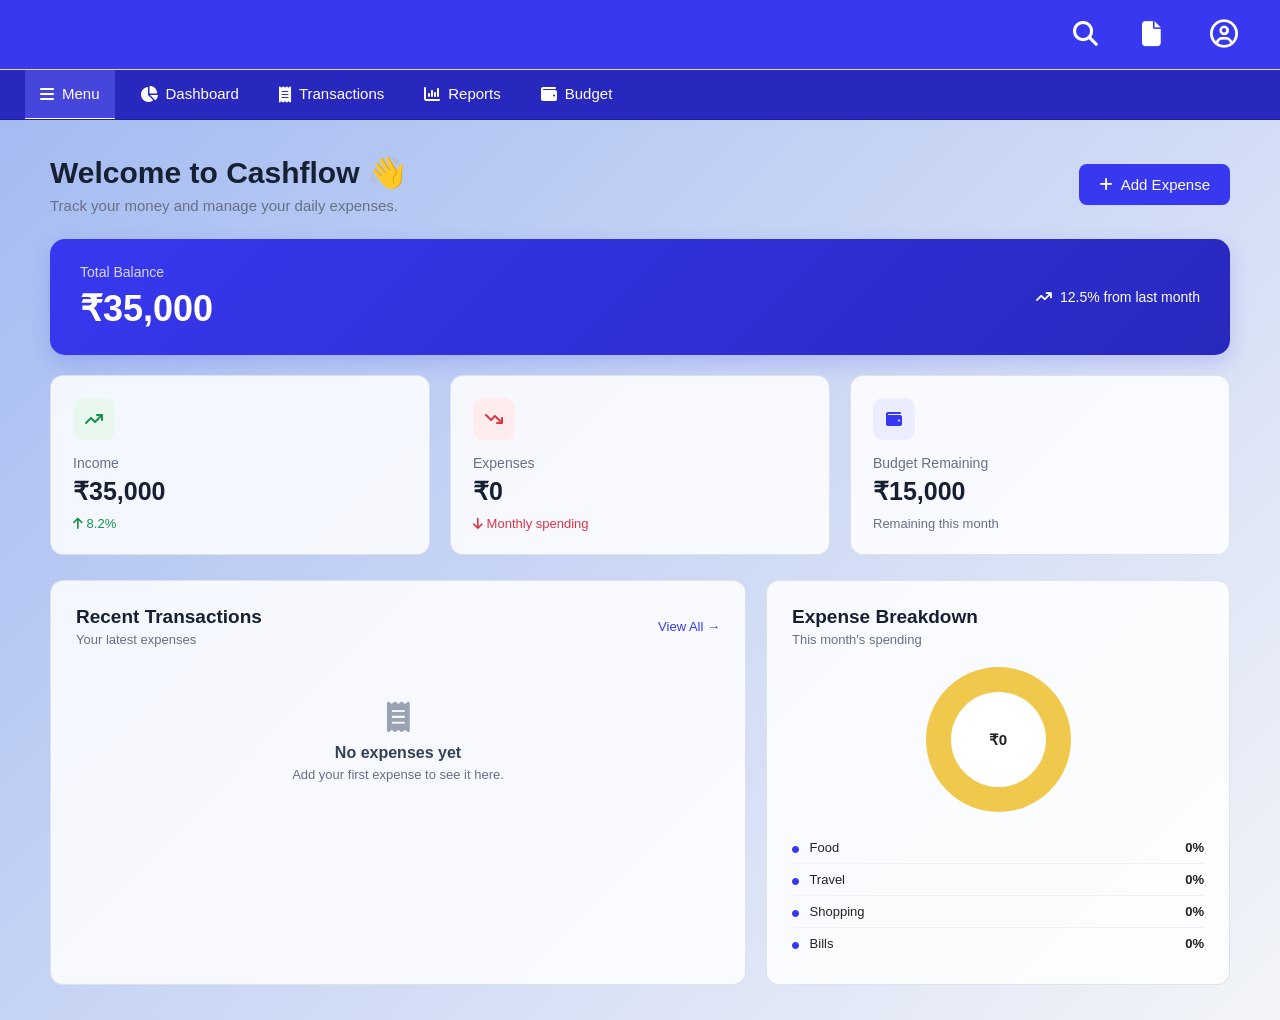
==== index.html @ 582974bf "Update CashFlow website features" ====
<!DOCTYPE html>
<html lang="en">

<head>
    <meta charset="UTF-8">
    <meta name="viewport" content="width=device-width, initial-scale=1.0">

    <title>Cashflow - Expense Tracker</title>

    <!-- Font Awesome -->
    <link rel="stylesheet"
        href="https://cdnjs.cloudflare.com/ajax/libs/font-awesome/6.7.2/css/all.min.css">

    <!-- CSS -->
    <link rel="stylesheet" href="style.css">
</head>

<body>

    <!-- ================= HEADER ================= -->

    <header>

        <!-- Main Navbar -->

        <div class="navbar">

            <div class="navlogo">
                <div class="logo"></div>
            </div>

   <div
    class="search"
    id="search-btn"
    title="Search"
    onclick="searchCashFlow()">

    <i class="fa-solid fa-magnifying-glass"></i>

</div>

<div class="file" id="file-btn" title="Documents">
    <i class="fa-solid fa-file"></i>
</div>
<div id="search-box" class="search-box">
    <i class="fa-solid fa-magnifying-glass"></i>

    <input
        type="text"
        id="transaction-search"
        placeholder="Search expenses..."
        autocomplete="off">

    <button id="close-search" type="button">
        <i class="fa-solid fa-xmark"></i>
    </button>
</div>

            <div class="profile" title="Profile">

    <button id="profile-btn" class="profile-btn">
        <i class="fa-regular fa-circle-user"></i>
    </button>

    <div id="profile-menu" class="profile-menu">

        <div class="profile-header">
            <i class="fa-regular fa-circle-user"></i>

            <div>
                <strong>User</strong>
                <span id="profile-email">user@gmail.com</span>
            </div>
        </div>

        <hr>

       <div class="profile-option" id="my-profile-btn">
    <i class="fa-regular fa-user"></i>
    <span>My Profile</span>
</div> 

        <div class="profile-option" id="settings-btn">
    <i class="fa-solid fa-gear"></i>
    <span>Settings</span>
</div>

        <div class="profile-option">
            <i class="fa-solid fa-shield-halved"></i>
            <span>Privacy & Security</span>
        </div>

        <div class="profile-option logout-option" id="logout-btn">
            <i class="fa-solid fa-right-from-bracket"></i>
            <span>Logout</span>
        </div>

    </div>

</div>

        </div>


        <!-- Secondary Panel -->

        <div class="panel">

            <div class="panel-item active">
                <i class="fa-solid fa-bars"></i>
                <span>Menu</span>
            </div>

            <div class="panel-item">
                <i class="fa-solid fa-chart-pie"></i>
                <span>Dashboard</span>
            </div>

            <div class="panel-item">
                <i class="fa-solid fa-receipt"></i>
                <span>Transactions</span>
            </div>

            <div class="panel-item">
                <i class="fa-solid fa-chart-column"></i>
                <span>Reports</span>
            </div>

            <div class="panel-item">
                <i class="fa-solid fa-wallet"></i>
                <span>Budget</span>
            </div>

        </div>

    </header>


    <!-- ================= MAIN CONTENT ================= -->

    <main class="main-content">

        <!-- Welcome -->

        <section class="welcome-section">

            <div class="welcome-text">

                <h1>Welcome to Cashflow 👋</h1>

                <p>
                    Track your money and manage your daily expenses.
                </p>

            </div>

            <label for="expense-toggle" class="add-expense">

                <i class="fa-solid fa-plus"></i>

                Add Expense

            </label>

        </section>


        <!-- ================= TOTAL BALANCE ================= -->

        <section class="balance-card">

            <div class="balance-info">

                <p>Total Balance</p>

                <h2 id="total-balance">₹35,000</h2>

            </div>

            <div class="balance-change">

                <i class="fa-solid fa-arrow-trend-up"></i>

                <span>12.5% from last month</span>

            </div>

        </section>


        <!-- ================= SUMMARY CARDS ================= -->

        <section class="summary-container">

            <!-- Income -->

            <div class="summary-card">

                <div class="summary-top">

                    <div class="card-icon income-icon">

                        <i class="fa-solid fa-arrow-trend-up"></i>

                    </div>

                </div>

                <p>Income</p>

                <h2 id="total-income">₹35,000</h2>

                <span class="positive">

                    <i class="fa-solid fa-arrow-up"></i>

                    8.2%

                </span>

            </div>


            <!-- Expenses -->

            <div class="summary-card">

                <div class="summary-top">

                    <div class="card-icon expense-icon">

                        <i class="fa-solid fa-arrow-trend-down"></i>

                    </div>

                </div>

                <p>Expenses</p>

                <h2 id="total-expenses">₹0</h2>

                <span class="negative">

                    <i class="fa-solid fa-arrow-down"></i>

                    Monthly spending

                </span>

            </div>


            <!-- Budget -->

            <div class="summary-card">

                <div class="summary-top">

                    <div class="card-icon budget-icon">

                        <i class="fa-solid fa-wallet"></i>

                    </div>

                </div>

                <p>Budget Remaining</p>

                <h2 id="budget-remaining">₹15,000</h2>

                <span class="budget-text">
                    Remaining this month
                </span>

            </div>

        </section>


        <!-- ================= LOWER SECTION ================= -->

        <section class="dashboard-grid">


            <!-- Recent Transactions -->

            <div class="transactions-card">

                <div class="section-heading">

                    <div>

                        <h2>Recent Transactions</h2>

                        <p>Your latest expenses</p>

                    </div>

                    <button
                        class="view-all"
                        id="view-all">

                        View All →

                    </button>

                </div>


                <!-- JavaScript inserts transactions here -->

                <div id="transaction-list"></div>

            </div>


            <!-- Expense Breakdown -->

            <div class="breakdown-card">

                <div class="section-heading">

                    <div>

                        <h2>Expense Breakdown</h2>

                        <p>This month's spending</p>

                    </div>

                </div>


                <div class="chart-placeholder">

                    <div class="donut">

                        <span id="breakdown-total">
                            ₹0
                        </span>

                    </div>

                </div>


                <div class="breakdown-list">

                    <div>

                        <span>

                            <i class="fa-solid fa-circle"></i>

                            Food

                        </span>

                        <strong id="food-percent">
                            0%
                        </strong>

                    </div>


                    <div>

                        <span>

                            <i class="fa-solid fa-circle"></i>

                            Travel

                        </span>

                        <strong id="travel-percent">
                            0%
                        </strong>

                    </div>


                    <div>

                        <span>

                            <i class="fa-solid fa-circle"></i>

                            Shopping

                        </span>

                        <strong id="shopping-percent">
                            0%
                        </strong>

                    </div>


                    <div>

                        <span>

                            <i class="fa-solid fa-circle"></i>

                            Bills

                        </span>

                        <strong id="bills-percent">
                            0%
                        </strong>

                    </div>

                </div>

            </div>

        </section>

    </main>


    <!-- ================= ADD EXPENSE POPUP ================= -->

    <input
        type="checkbox"
        id="expense-toggle">


    <div class="expense-overlay">

        <div class="expense-modal">


            <!-- Modal Header -->

            <div class="modal-header">

                <div>

                    <h2>Add Expense</h2>

                    <p>
                        Enter your expense details
                    </p>

                </div>

                <label
                    for="expense-toggle"
                    class="close-modal">

                    <i class="fa-solid fa-xmark"></i>

                </label>

            </div>


            <!-- Amount -->

            <div class="form-group">

                <label for="expense-amount">
                    Amount
                </label>

                <div class="amount-input">

                    <span>₹</span>

                    <input
                        id="expense-amount"
                        type="number"
                        placeholder="0.00"
                        min="1"
                        step="0.01">

                </div>

            </div>


            <!-- Category -->

            <div class="form-group">

                <label>
                    Category
                </label>

                <div class="category-grid">


                    <!-- Food -->

                    <div
                        class="category-option"
                        data-category="Food">

                        <i class="fa-solid fa-utensils"></i>

                        <span>Food</span>

                    </div>


                    <!-- Travel -->

                    <div
                        class="category-option"
                        data-category="Travel">

                        <i class="fa-solid fa-car"></i>

                        <span>Travel</span>

                    </div>


                    <!-- Shopping -->

                    <div
                        class="category-option"
                        data-category="Shopping">

                        <i class="fa-solid fa-bag-shopping"></i>

                        <span>Shopping</span>

                    </div>


                    <!-- Bills -->

                    <div
                        class="category-option"
                        data-category="Bills">

                        <i class="fa-solid fa-lightbulb"></i>

                        <span>Bills</span>

                    </div>

                </div>

            </div>


            <!-- Date -->

            <div class="form-group">

                <label for="expense-date">
                    Date
                </label>

                <input
                    id="expense-date"
                    class="form-input"
                    type="date">

            </div>


            <!-- Payment Method -->

            <div class="form-group">

                <label for="expense-payment">
                    Payment Method
                </label>

                <select
                    id="expense-payment"
                    class="form-input">

                    <option value="UPI">
                        UPI
                    </option>

                    <option value="Cash">
                        Cash
                    </option>

                    <option value="Credit Card">
                        Credit Card
                    </option>

                    <option value="Debit Card">
                        Debit Card
                    </option>

                    <option value="Net Banking">
                        Net Banking
                    </option>

                </select>

            </div>


            <!-- Description -->

            <div class="form-group">

                <label for="expense-description">
                    Description
                </label>

                <textarea
                    id="expense-description"
                    class="form-input"
                    placeholder="Add a note..."></textarea>

            </div>


            <!-- Buttons -->

            <div class="modal-buttons">

                <label
                    for="expense-toggle"
                    class="cancel-btn">

                    Cancel

                </label>

                <button
                    type="button"
                    id="save-expense"
                    class="save-btn">

                    <i class="fa-solid fa-check"></i>

                    Save Expense

                </button>

            </div>


        </div>
      </div>  

<!-- ================= SETTINGS PANEL ================= -->

<div id="settings-overlay" class="settings-overlay">

    <div class="settings-panel">

        <!-- Settings Header -->
        <div class="settings-header">

            <div>
                <h2>
                    <i class="fa-solid fa-gear"></i>
                    Settings
                </h2>

                <p>Personalize your CashFlow experience</p>
            </div>

            <button id="close-settings" class="close-settings">
                <i class="fa-solid fa-xmark"></i>
            </button>

        </div>


        <!-- ================= ACCOUNT ================= -->

        <div class="settings-section">

            <h3>
                <i class="fa-regular fa-user"></i>
                Account
            </h3>

            <div class="setting-item" id="settings-profile-btn">

                <div>
                    <strong>My Profile</strong>
                    <p>Manage your name and account information</p>
                </div>

                <i class="fa-solid fa-chevron-right"></i>

            </div>

        </div>


        <!-- ================= MONEY & BUDGET ================= -->

        <div class="settings-section">

            <h3>
                <i class="fa-solid fa-wallet"></i>
                Money & Budget
            </h3>

            <div class="setting-item">

                <div>
                    <strong>Monthly Budget</strong>
                    <p>Set your spending limit for this month</p>
                </div>

                <div class="budget-control">

                    <span>₹</span>

                    <input
                        type="number"
                        id="monthly-budget"
                        placeholder="15000"
                        min="0"
                    >

                    <button id="save-budget">
                        Save
                    </button>

                </div>

            </div>


            <div class="setting-item">

                <div>
                    <strong>Currency</strong>
                    <p>Choose the currency used for your expenses</p>
                </div>

                <select id="currency-select">

                    <option value="INR">₹ INR</option>
                    <option value="USD">$ USD</option>
                    <option value="EUR">€ EUR</option>
                    <option value="GBP">£ GBP</option>

                </select>

            </div>

        </div>


        <!-- ================= SMART ALERTS ================= -->

        <div class="settings-section">

            <h3>
                <i class="fa-solid fa-bell"></i>
                Smart Alerts
            </h3>

            <div class="setting-item">

                <div>
                    <strong>Expense Reminders</strong>
                    <p>Remind me to record my daily expenses</p>
                </div>

                <label class="toggle-switch">

                    <input
                        type="checkbox"
                        id="expense-reminder-toggle"
                        checked
                    >

                    <span class="slider"></span>

                </label>

            </div>


            <div class="setting-item">

                <div>
                    <strong>Budget Warning</strong>
                    <p>Alert me when I am close to my budget limit</p>
                </div>

                <label class="toggle-switch">

                    <input
                        type="checkbox"
                        id="budget-alert-toggle"
                        checked
                    >

                    <span class="slider"></span>

                </label>

            </div>

        </div>


        <!-- ================= AI FEATURES ================= -->

        <div class="settings-section ai-settings">

            <h3>
                <i class="fa-solid fa-wand-magic-sparkles"></i>
                Smart AI Features
            </h3>

            <div class="setting-item">

                <div>
                    <strong>AI Spending Suggestions</strong>
                    <p>Get suggestions based on your spending patterns</p>
                </div>

                <label class="toggle-switch">

                    <input
                        type="checkbox"
                        id="ai-suggestion-toggle"
                        checked
                    >

                    <span class="slider"></span>

                </label>

            </div>

            <div class="ai-info">

                <i class="fa-solid fa-lightbulb"></i>

                <span>
                    CashFlow can analyze your expense patterns and
                    provide useful spending suggestions.
                </span>

            </div>

        </div>


        <!-- ================= APPEARANCE ================= -->

        <div class="settings-section">

            <h3>
                <i class="fa-solid fa-palette"></i>
                Appearance
            </h3>

            <div class="setting-item">

                <div>
                    <strong>Dark Mode</strong>
                    <p>Switch between light and dark appearance</p>
                </div>

                <label class="toggle-switch">

                    <input
                        type="checkbox"
                        id="dark-mode-toggle"
                    >

                    <span class="slider"></span>

                </label>

            </div>

        </div>


        <!-- ================= SECURITY ================= -->

        <div class="settings-section">

            <h3>
                <i class="fa-solid fa-shield-halved"></i>
                Security & Privacy
            </h3>

            <div class="setting-item">

                <div>
                    <strong>Password & Security</strong>
                    <p>Manage your account security</p>
                </div>

                <i class="fa-solid fa-chevron-right"></i>

            </div>

            <div class="security-info">

                <i class="fa-solid fa-lock"></i>

                <span>
                    Your password should never be stored as plain text.
                    Secure authentication and protected connections
                    should be used in the final application.
                </span>

            </div>

        </div>


        <!-- ================= DATA MANAGEMENT ================= -->

        <div class="settings-section">

            <h3>
                <i class="fa-solid fa-database"></i>
                Data Management
            </h3>

            <div class="setting-item" id="export-data-btn">

                <div>
                    <strong>Export Expense Data</strong>
                    <p>Download your expense records as a backup</p>
                </div>

                <i class="fa-solid fa-download"></i>

            </div>


            <div class="setting-item" id="reset-settings-btn">

                <div>
                    <strong>Reset Settings</strong>
                    <p>Restore your CashFlow preferences to default</p>
                </div>

                <i class="fa-solid fa-rotate-left"></i>

            </div>

        </div>


        <!-- ================= ABOUT ================= -->

        <div class="settings-section">

            <h3>
                <i class="fa-solid fa-circle-info"></i>
                About CashFlow
            </h3>

            <div class="about-cashflow">

                <h4>CashFlow – Smart Expense Tracker</h4>

                <p>
                    Track expenses, manage budgets and understand
                    your spending habits in one place.
                </p>

                <small>
                    Version 1.0 • CashFlow Tracker
                </small>

            </div>

        </div>


    </div>

</div>


    <!-- ================= JAVASCRIPT ================= -->

    <script>
function searchCashFlow() {

    const searchText = prompt(
        "🔍 Search your expenses\n\nEnter category, payment method, description, amount, or date:"
    );

    if (searchText === null) {
        return;
    }

    const query = searchText.trim().toLowerCase();

    if (query === "") {
        alert("Please enter something to search.");
        return;
    }

    const expenses =
        JSON.parse(localStorage.getItem("cashflowExpenses")) || [];

    const results = expenses.filter(function (expense) {

        return (
            String(expense.category || "").toLowerCase().includes(query) ||
            String(expense.payment || "").toLowerCase().includes(query) ||
            String(expense.description || "").toLowerCase().includes(query) ||
            String(expense.amount || "").toLowerCase().includes(query) ||
            String(expense.date || "").toLowerCase().includes(query)
        );

    });

    if (results.length === 0) {

        alert("No expenses found for: " + searchText);

        return;
    }

    let message = "🔍 Search Results\n\n";

    results.forEach(function (expense, index) {

        message +=
            (index + 1) +
            ". " +
            expense.category +
            " — ₹" +
            expense.amount +
            "\n" +
            "   " +
            expense.payment +
            " • " +
            expense.date +
            "\n";

        if (expense.description) {

            message +=
                "   " +
                expense.description +
                "\n";
        }

        message += "\n";
    });

    alert(message);
}
</script>

<script src="script.js"></script>
    <script src="script.js"></script>

</body>

</html>
---- style.css ----
/* =========================================================
   CASHFLOW - MAIN STYLESHEET
========================================================= */


/* ================= GENERAL ================= */

* {
    margin: 0;
    padding: 0;
    box-sizing: border-box;
}

html {
    scroll-behavior: smooth;
}

body {
    font-family: Arial, sans-serif;

    background: linear-gradient(
        135deg,
        rgba(139, 168, 238, 0.818),
        rgba(235, 238, 243, 0.635)
    );

    min-height: 100vh;

    color: #222;

    overflow-x: hidden;
}


/* ================= NAVBAR ================= */

.navbar {
    height: 70px;

    width: 100%;

    background-color: rgb(56, 56, 240);

    display: flex;

    align-items: center;

    padding: 0 25px;

    gap: 20px;

    border-bottom: 1px solid #ddd;
}

.navlogo {
    margin-right: auto;
}

.logo {
    background-image: url("./lg.png");

    background-size: contain;

    background-repeat: no-repeat;

    background-position: center;

    width: 150px;

    height: 50px;
}


/* ================= NAVBAR ICONS ================= */

.search,
.file,
.profile {
    font-size: 25px;

    cursor: pointer;

    padding: 10px;

    border-radius: 50%;

    border: 2px solid transparent;

    transition: all 0.3s ease;
}

.search:hover,
.file:hover,
.profile:hover {
    background-color: #f0f0f0;

    border: 2px solid black;

    transform: scale(1.1);
}

.search i,
.file i,
.profile i {
    color: white;
}

.search:hover i,
.file:hover i,
.profile:hover i {
    color: #000;
}


/* ================= PANEL ================= */

.panel {
    height: 50px;

    width: 100%;

    display: flex;

    align-items: center;

    gap: 10px;

    padding: 0 25px;

    background-color: rgb(40, 40, 190);

    border-bottom: 1px solid rgb(30, 30, 150);

    overflow-x: auto;
}

.panel-item {
    height: 50px;

    display: flex;

    align-items: center;

    gap: 8px;

    padding: 0 15px;

    color: white;

    cursor: pointer;

    border-bottom: 2px solid transparent;

    transition: all 0.3s ease;

    white-space: nowrap;
}

.panel-item:hover,
.panel-item.active {
    color: white;

    background-color: rgb(70, 70, 220);

    border-bottom: 2px solid white;
}

.panel-item i {
    font-size: 16px;
}

.panel-item span {
    font-size: 15px;
}


/* ================= MAIN ================= */

.main-content {
    padding: 35px 50px;

    max-width: 1500px;

    margin: auto;

    animation: pageFade 0.4s ease;
}


/* ================= WELCOME ================= */

.welcome-section {
    display: flex;

    justify-content: space-between;

    align-items: center;

    margin-bottom: 25px;
}

.welcome-text h1 {
    font-size: 30px;

    color: #172033;

    margin-bottom: 7px;
}

.welcome-text p {
    color: #667085;

    font-size: 15px;
}


/* ================= ADD EXPENSE ================= */

.add-expense {
    display: flex;

    align-items: center;

    justify-content: center;

    gap: 8px;

    padding: 12px 20px;

    background-color: rgb(56, 56, 240);

    color: white;

    border: none;

    border-radius: 8px;

    font-size: 15px;

    cursor: pointer;

    transition: 0.3s;

    user-select: none;
}

.add-expense:hover {
    background-color: rgb(40, 40, 190);

    transform: translateY(-2px);

    box-shadow:
        0 6px 15px rgba(56, 56, 240, 0.25);
}


/* ================= BALANCE ================= */

.balance-card {
    display: flex;

    justify-content: space-between;

    align-items: center;

    padding: 25px 30px;

    margin-bottom: 20px;

    border-radius: 15px;

    color: white;

    background: linear-gradient(
        135deg,
        rgb(56, 56, 240),
        rgb(40, 40, 190)
    );

    box-shadow:
        0 8px 20px rgba(56, 56, 240, 0.18);
}

.balance-info p {
    font-size: 14px;

    opacity: 0.8;

    margin-bottom: 8px;
}

.balance-info h2 {
    font-size: 36px;
}

.balance-change {
    display: flex;

    align-items: center;

    gap: 8px;

    font-size: 14px;
}


/* ================= SUMMARY ================= */

.summary-container {
    display: grid;

    grid-template-columns: repeat(3, 1fr);

    gap: 20px;

    margin-bottom: 25px;
}

.summary-card {
    background: rgba(255, 255, 255, 0.85);

    padding: 22px;

    border-radius: 13px;

    border: 1px solid rgba(210, 215, 225, 0.7);

    transition: all 0.3s ease;
}

.summary-card:hover {
    transform: translateY(-4px);

    box-shadow:
        0 8px 20px rgba(0, 0, 0, 0.08);
}

.summary-top {
    margin-bottom: 15px;
}

.card-icon {
    width: 42px;

    height: 42px;

    display: flex;

    align-items: center;

    justify-content: center;

    border-radius: 10px;
}

.income-icon {
    background-color: #e8f8ee;

    color: #159447;
}

.expense-icon {
    background-color: #ffeded;

    color: #dc3545;
}

.budget-icon {
    background-color: #eceeff;

    color: rgb(56, 56, 240);
}

.summary-card p {
    color: #667085;

    font-size: 14px;

    margin-bottom: 6px;
}

.summary-card h2 {
    font-size: 25px;

    color: #172033;

    margin-bottom: 8px;
}

.positive {
    color: #159447;

    font-size: 13px;
}

.negative {
    color: #dc3545;

    font-size: 13px;
}

.budget-text {
    color: #667085;

    font-size: 13px;
}


/* ================= LOWER GRID ================= */

.dashboard-grid {
    display: grid;

    grid-template-columns: 1.5fr 1fr;

    gap: 20px;
}


/* ================= CARDS ================= */

.transactions-card,
.breakdown-card {
    background: rgba(255, 255, 255, 0.85);

    border: 1px solid rgba(210, 215, 225, 0.7);

    border-radius: 13px;

    padding: 25px;
}

.section-heading {
    display: flex;

    justify-content: space-between;

    align-items: center;

    margin-bottom: 20px;
}

.section-heading h2 {
    font-size: 19px;

    color: #172033;

    margin-bottom: 4px;
}

.section-heading p {
    font-size: 13px;

    color: #667085;
}

.view-all {
    border: none;

    background: transparent;

    color: rgb(56, 56, 240);

    cursor: pointer;

    font-size: 13px;
}


/* ================= TRANSACTIONS ================= */

.transaction {
    display: flex;

    align-items: center;

    padding: 13px 0;

    border-bottom: 1px solid #edf0f4;

    gap: 0;
}

.transaction:last-child {
    border-bottom: none;
}

.transaction-icon {
    width: 40px;

    height: 40px;

    display: flex;

    align-items: center;

    justify-content: center;

    border-radius: 10px;

    margin-right: 12px;

    flex-shrink: 0;
}

.food {
    background: #fff0e5;

    color: #e76f00;
}

.travel {
    background: #e8f2ff;

    color: #2878d4;
}

.shopping {
    background: #f2eaff;

    color: #8148c9;
}

.bills {
    background: #fff8dd;

    color: #b68b00;
}

.transaction-info {
    flex: 1;

    min-width: 0;
}

.transaction-info h3 {
    font-size: 14px;

    margin-bottom: 4px;
}

.transaction-info p {
    font-size: 12px;

    color: #8993a4;

    overflow: hidden;

    text-overflow: ellipsis;

    white-space: nowrap;
}

.expense-amount {
    color: #dc3545;

    font-weight: bold;

    font-size: 14px;

    white-space: nowrap;

    margin-left: 10px;
}


/* ================= DELETE ================= */

.delete-expense {
    border: none;

    background: transparent;

    color: #98a2b3;

    cursor: pointer;

    margin-left: 8px;

    padding: 7px;

    border-radius: 6px;

    transition: 0.2s;

    flex-shrink: 0;
}

.delete-expense:hover {
    color: #dc3545;

    background: #fff0f0;
}


/* ================= BREAKDOWN ================= */

.chart-placeholder {
    display: flex;

    justify-content: center;

    align-items: center;

    margin: 15px 0 20px;
}

.donut {
    width: 145px;

    height: 145px;

    border-radius: 50%;

    background:
        conic-gradient(
            rgb(56, 56, 240) 0 0%,
            #52a8ff 0% 0%,
            #9b6de3 0% 0%,
            #f0c84b 0% 100%
        );

    display: flex;

    align-items: center;

    justify-content: center;

    position: relative;
}

.donut::before {
    content: "";

    position: absolute;

    width: 95px;

    height: 95px;

    background: white;

    border-radius: 50%;
}

.donut span {
    position: relative;

    z-index: 1;

    font-weight: bold;

    font-size: 15px;
}


/* ================= BREAKDOWN LIST ================= */

.breakdown-list > div {
    display: flex;

    justify-content: space-between;

    padding: 8px 0;

    font-size: 13px;

    border-bottom: 1px solid #edf0f4;
}

.breakdown-list > div:last-child {
    border-bottom: none;
}

.breakdown-list i {
    font-size: 7px;

    margin-right: 7px;

    color: rgb(56, 56, 240);
}


/* ================= EMPTY STATE ================= */

.empty-state {
    text-align: center;

    padding: 35px 10px;

    color: #667085;
}

.empty-state i {
    font-size: 30px;

    color: #98a2b3;

    margin-bottom: 12px;
}

.empty-state h3 {
    color: #344054;

    font-size: 16px;

    margin-bottom: 5px;
}

.empty-state p {
    font-size: 13px;
}


/* ================= EXPENSE MODAL ================= */

#expense-toggle {
    display: none;
}

.expense-overlay {
    display: none;

    position: fixed;

    inset: 0;

    background: rgba(10, 20, 40, 0.45);

    backdrop-filter: blur(4px);

    align-items: center;

    justify-content: center;

    z-index: 1000;

    padding: 15px;
}

#expense-toggle:checked ~ .expense-overlay {
    display: flex;
}


/* ================= MODAL ================= */

.expense-modal {
    width: 470px;

    max-width: 100%;

    max-height: 90vh;

    overflow-y: auto;

    background: white;

    border-radius: 16px;

    padding: 25px;

    box-shadow:
        0 20px 50px rgba(0, 0, 0, 0.2);

    animation: modalOpen 0.25s ease;
}


/* ================= MODAL HEADER ================= */

.modal-header {
    display: flex;

    justify-content: space-between;

    align-items: flex-start;

    margin-bottom: 22px;
}

.modal-header h2 {
    font-size: 22px;

    color: #172033;

    margin-bottom: 4px;
}

.modal-header p {
    font-size: 13px;

    color: #667085;
}

.close-modal {
    display: flex;

    align-items: center;

    justify-content: center;

    width: 35px;

    height: 35px;

    border: none;

    background: #f2f4f7;

    border-radius: 50%;

    cursor: pointer;

    transition: 0.3s;

    flex-shrink: 0;
}

.close-modal:hover {
    background: #e4e7ec;
}


/* ================= FORM ================= */

.form-group {
    margin-bottom: 18px;
}

.form-group label {
    display: block;

    font-size: 14px;

    font-weight: 600;

    color: #344054;

    margin-bottom: 8px;
}


/* ================= AMOUNT ================= */

.amount-input {
    display: flex;

    align-items: center;

    border: 1px solid #d0d5dd;

    border-radius: 8px;

    padding: 0 12px;

    height: 45px;
}

.amount-input span {
    font-size: 18px;

    font-weight: bold;

    color: #667085;

    margin-right: 8px;
}

.amount-input input {
    width: 100%;

    height: 100%;

    border: none;

    outline: none;

    font-size: 16px;
}


/* ================= CATEGORY ================= */

.category-grid {
    display: grid;

    grid-template-columns: repeat(2, 1fr);

    gap: 10px;
}

.category-option {
    padding: 15px 8px;

    border: 1px solid #dfe3e8;

    border-radius: 9px;

    display: flex;

    flex-direction: column;

    align-items: center;

    justify-content: center;

    gap: 7px;

    cursor: pointer;

    transition: 0.3s;

    user-select: none;
}

.category-option i {
    font-size: 18px;

    color: rgb(56, 56, 240);
}

.category-option span {
    font-size: 12px;

    color: #344054;
}

.category-option:hover {
    border-color: rgb(56, 56, 240);

    background-color: #f2f3ff;

    transform: translateY(-2px);
}

.category-option.selected {
    border-color: rgb(56, 56, 240);

    background: #f2f3ff;

    box-shadow:
        0 0 0 2px rgba(56, 56, 240, 0.12);
}

.category-option.selected i {
    color: rgb(40, 40, 190);
}


/* ================= INPUT ================= */

.form-input {
    width: 100%;

    height: 45px;

    border: 1px solid #d0d5dd;

    border-radius: 8px;

    padding: 0 12px;

    outline: none;

    font-size: 14px;

    background: white;
}

.form-input:focus,
.amount-input:focus-within {
    border-color: rgb(56, 56, 240);

    box-shadow:
        0 0 0 3px rgba(56, 56, 240, 0.1);
}


/* ================= TEXTAREA ================= */

textarea.form-input {
    height: 70px;

    padding: 12px;

    resize: vertical;
}


/* ================= BUTTONS ================= */

.modal-buttons {
    display: flex;

    justify-content: flex-end;

    gap: 10px;

    margin-top: 22px;
}

.cancel-btn,
.save-btn {
    padding: 11px 18px;

    border-radius: 8px;

    cursor: pointer;

    font-size: 14px;

    transition: 0.3s;
}

.cancel-btn {
    background: white;

    border: 1px solid #d0d5dd;

    color: #344054;

    display: flex;

    align-items: center;

    justify-content: center;
}

.cancel-btn:hover {
    background: #f5f5f5;
}

.save-btn {
    background: rgb(56, 56, 240);

    color: white;

    border: none;

    display: flex;

    align-items: center;

    justify-content: center;

    gap: 7px;
}

.save-btn:hover {
    background: rgb(40, 40, 190);

    transform: translateY(-1px);
}


/* ================= ANIMATIONS ================= */

@keyframes pageFade {

    from {
        opacity: 0;

        transform: translateY(8px);
    }

    to {
        opacity: 1;

        transform: translateY(0);
    }

}

@keyframes modalOpen {

    from {
        opacity: 0;

        transform: scale(0.95);
    }

    to {
        opacity: 1;

        transform: scale(1);
    }

}


/* ================= SCROLLBAR ================= */

.expense-modal::-webkit-scrollbar {
    width: 6px;
}

.expense-modal::-webkit-scrollbar-track {
    background: transparent;
}

.expense-modal::-webkit-scrollbar-thumb {
    background: #cfd4dc;

    border-radius: 10px;
}


/* ================= RESPONSIVE ================= */

@media (max-width: 1000px) {

    .main-content {
        padding: 30px;
    }

    .summary-container {
        grid-template-columns: repeat(2, 1fr);
    }

    .summary-card:last-child {
        grid-column: span 2;
    }

    .dashboard-grid {
        grid-template-columns: 1fr;
    }

}


@media (max-width: 700px) {

    .navbar {
        height: 60px;

        padding: 0 15px;

        gap: 8px;
    }

    .logo {
        width: 120px;

        height: 45px;
    }

    .search,
    .file,
    .profile {
        font-size: 20px;

        padding: 7px;
    }


    .panel {
        padding: 0 8px;

        gap: 3px;
    }

    .panel-item {
        padding: 0 10px;

        gap: 5px;
    }

    .panel-item span {
        font-size: 13px;
    }


    .main-content {
        padding: 25px 15px;
    }


    .welcome-section {
        flex-direction: column;

        align-items: flex-start;

        gap: 18px;
    }

    .welcome-text h1 {
        font-size: 25px;
    }

    .add-expense {
        width: 100%;
    }


    .balance-card {
        padding: 22px;

        flex-direction: column;

        align-items: flex-start;

        gap: 15px;
    }

    .balance-info h2 {
        font-size: 30px;
    }


    .summary-container {
        grid-template-columns: 1fr;

        gap: 15px;
    }

    .summary-card:last-child {
        grid-column: auto;
    }


    .transactions-card,
    .breakdown-card {
        padding: 20px;
    }


    .expense-modal {
        width: 100%;

        max-height: 92vh;

        padding: 20px;
    }

}


@media (max-width: 450px) {

    .navbar {
        padding: 0 10px;
    }

    .logo {
        width: 105px;
    }

    .search,
    .file,
    .profile {
        font-size: 18px;
    }


    .main-content {
        padding: 20px 12px;
    }


    .welcome-text h1 {
        font-size: 22px;
    }

    .welcome-text p {
        font-size: 13px;
    }


    .balance-card {
        border-radius: 12px;

        padding: 20px;
    }

    .balance-info h2 {
        font-size: 27px;
    }


    .section-heading h2 {
        font-size: 17px;
    }

    .section-heading p {
        font-size: 12px;
    }


    .transaction-icon {
        width: 36px;

        height: 36px;

        margin-right: 9px;
    }

    .transaction-info h3 {
        font-size: 13px;
    }

    .transaction-info p {
        font-size: 11px;
    }

    .expense-amount {
        font-size: 13px;
    }


    .delete-expense {
        margin-left: 4px;

        padding: 5px;
    }


    .modal-buttons {
        flex-direction: column-reverse;
    }

    .cancel-btn,
    .save-btn {
        width: 100%;
    }

}


@media (hover: none) {

    .summary-card:hover {
        transform: none;

        box-shadow: none;
    }

    .add-expense:hover {
        transform: none;
    }

    .category-option:hover {
        transform: none;
    }

}
/* ===============================
   PROFILE MENU
================================ */

.profile {
    position: relative;
}

.profile-btn {
    background: none;
    border: none;
    color: white;
    font-size: 28px;
    cursor: pointer;
    padding: 5px;
}

.profile-menu {
    display: none;
    position: absolute;
    right: 0;
    top: 45px;
    width: 260px;
    background: white;
    border-radius: 12px;
    padding: 15px;
    box-shadow: 0 8px 25px rgba(0, 0, 0, 0.2);
    z-index: 1000;
    color: #333;
}

/* Show menu */
.profile-menu.show {
    display: block;
}

/* Profile header */
.profile-header {
    display: flex;
    align-items: center;
    gap: 12px;
    padding: 5px;
}

.profile-header > i {
    font-size: 38px;
    color: #3737e8;
}

.profile-header div {
    display: flex;
    flex-direction: column;
}

.profile-header strong {
    font-size: 16px;
}

.profile-header span {
    font-size: 13px;
    color: #777;
    margin-top: 3px;
}

/* Divider */
.profile-menu hr {
    border: none;
    border-top: 1px solid #eee;
    margin: 12px 0;
}

/* Menu options */
.profile-option {
    display: flex;
    align-items: center;
    gap: 12px;
    padding: 11px 8px;
    border-radius: 8px;
    cursor: pointer;
    font-size: 14px;
}

.profile-option i {
    width: 20px;
    color: #3737e8;
}

.profile-option:hover {
    background: #f1f2ff;
}

/* Logout */
.logout-option {
    color: #d93025;
}

.logout-option i {
    color: #d93025;
}
/* ===============================
   SETTINGS PANEL
================================ */

.settings-overlay {
    display: none;
    position: fixed;
    inset: 0;
    background: rgba(0, 0, 0, 0.35);
    z-index: 2000;
}

/* Show settings */
.settings-overlay.show {
    display: block;
}

.settings-panel {
position: fixed;
    top: 0;
    right: 0;
    width: 420px;
    max-width: 90%;
    height: 100%;
    background: white;
    box-shadow: -8px 0 30px rgba(0, 0, 0, 0.2);
    overflow-y: auto;
    padding: 28px;
}

/* Header */

.settings-header {
    display: flex;
    justify-content: space-between;
    align-items: flex-start;
    padding-bottom: 20px;
    border-bottom: 1px solid #eeeeee;
}

.settings-header h2 {
    margin: 0;
    font-size: 24px;
    color: #222;
}

.settings-header h2 i {
    color: #3737e8;
    margin-right: 8px;
}

.settings-header p {
    margin: 6px 0 0;
    color: #777;
    font-size: 14px;
}

.close-settings {
    border: none;
    background: #f1f2ff;
    color: #3737e8;
    width: 38px;
    height: 38px;
    border-radius: 50%;
    cursor: pointer;
    font-size: 18px;
}

.close-settings:hover {
    background: #3737e8;
    color: white;
}

/* Sections */

.settings-section {
    padding: 22px 0;
    border-bottom: 1px solid #eeeeee;
}

.settings-section h3 {
    margin: 0 0 14px;
    font-size: 16px;
    color: #333;
}

.settings-section h3 i {
    color: #3737e8;
    width: 22px;
}

/* Setting item */

.setting-item {
    display: flex;
    justify-content: space-between;
    align-items: center;
    gap: 15px;
    padding: 14px;
    border-radius: 10px;
    cursor: pointer;
}

.setting-item:hover {
    background: #f6f6ff;
}

.setting-item strong {
    display: block;
    color: #333;
    font-size: 15px;
}

.setting-item p {
    margin: 5px 0 0;
    color: #777;
    font-size: 13px;
}

/* Toggle */

.toggle-switch {
    position: relative;
    width: 46px;
    height: 24px;
    flex-shrink: 0;
}

.toggle-switch input {
    display: none;
}

.slider {
    position: absolute;
    inset: 0;
    background: #ccc;
    border-radius: 30px;
    cursor: pointer;
    transition: 0.3s;
}

.slider::before {
    content: "";
    position: absolute;
    width: 18px;
    height: 18px;
    left: 3px;
    top: 3px;
    background: white;
    border-radius: 50%;
    transition: 0.3s;
}

.toggle-switch input:checked + .slider {
    background: #3737e8;
}

.toggle-switch input:checked + .slider::before {
    transform: translateX(22px);
}
/* ===============================
   DARK MODE
   =============================== */

body.dark-mode {
    background: #121212;
    color: #f5f5f5;
}

body.dark-mode .navbar,
body.dark-mode .panel,
body.dark-mode .summary-card,
body.dark-mode .transactions-card,
body.dark-mode .breakdown-card,
body.dark-mode .balance-card {
    background: #1e1e1e;
    color: #f5f5f5;
}

body.dark-mode h1,
body.dark-mode h2,
body.dark-mode h3,
body.dark-mode h4,
body.dark-mode p,
body.dark-mode span,
body.dark-mode strong {
    color: #f5f5f5;
}

body.dark-mode .settings-panel {
    background: #1e1e1e;
    color: #f5f5f5;
}

body.dark-mode .settings-section {
    border-color: #333;
}

body.dark-mode .setting-item {
    background: #252525;
}

body.dark-mode .setting-item p {
    color: #bbbbbb;
}

body.dark-mode .settings-header {
    border-color: #333;
}
/* ===============================
   NAVBAR SEARCH
   =============================== */

.search-box {
    display: none;
    position: absolute;
    top: 75px;
    right: 120px;
    width: 300px;
    background: white;
    padding: 10px 14px;
    border-radius: 12px;
    box-shadow: 0 8px 25px rgba(0, 0, 0, 0.15);
    align-items: center;
    gap: 10px;
    z-index: 3000;
}

.search-box.show {
    display: flex;
}

.search-box i {
    color: #444;
}

.search-box input {
    flex: 1;
    border: none;
    outline: none;
    font-size: 15px;
    background: transparent;
}

.search-box button {
    border: none;
    background: transparent;
    cursor: pointer;
    font-size: 18px;
}

.search,
.file {
    cursor: pointer;
}
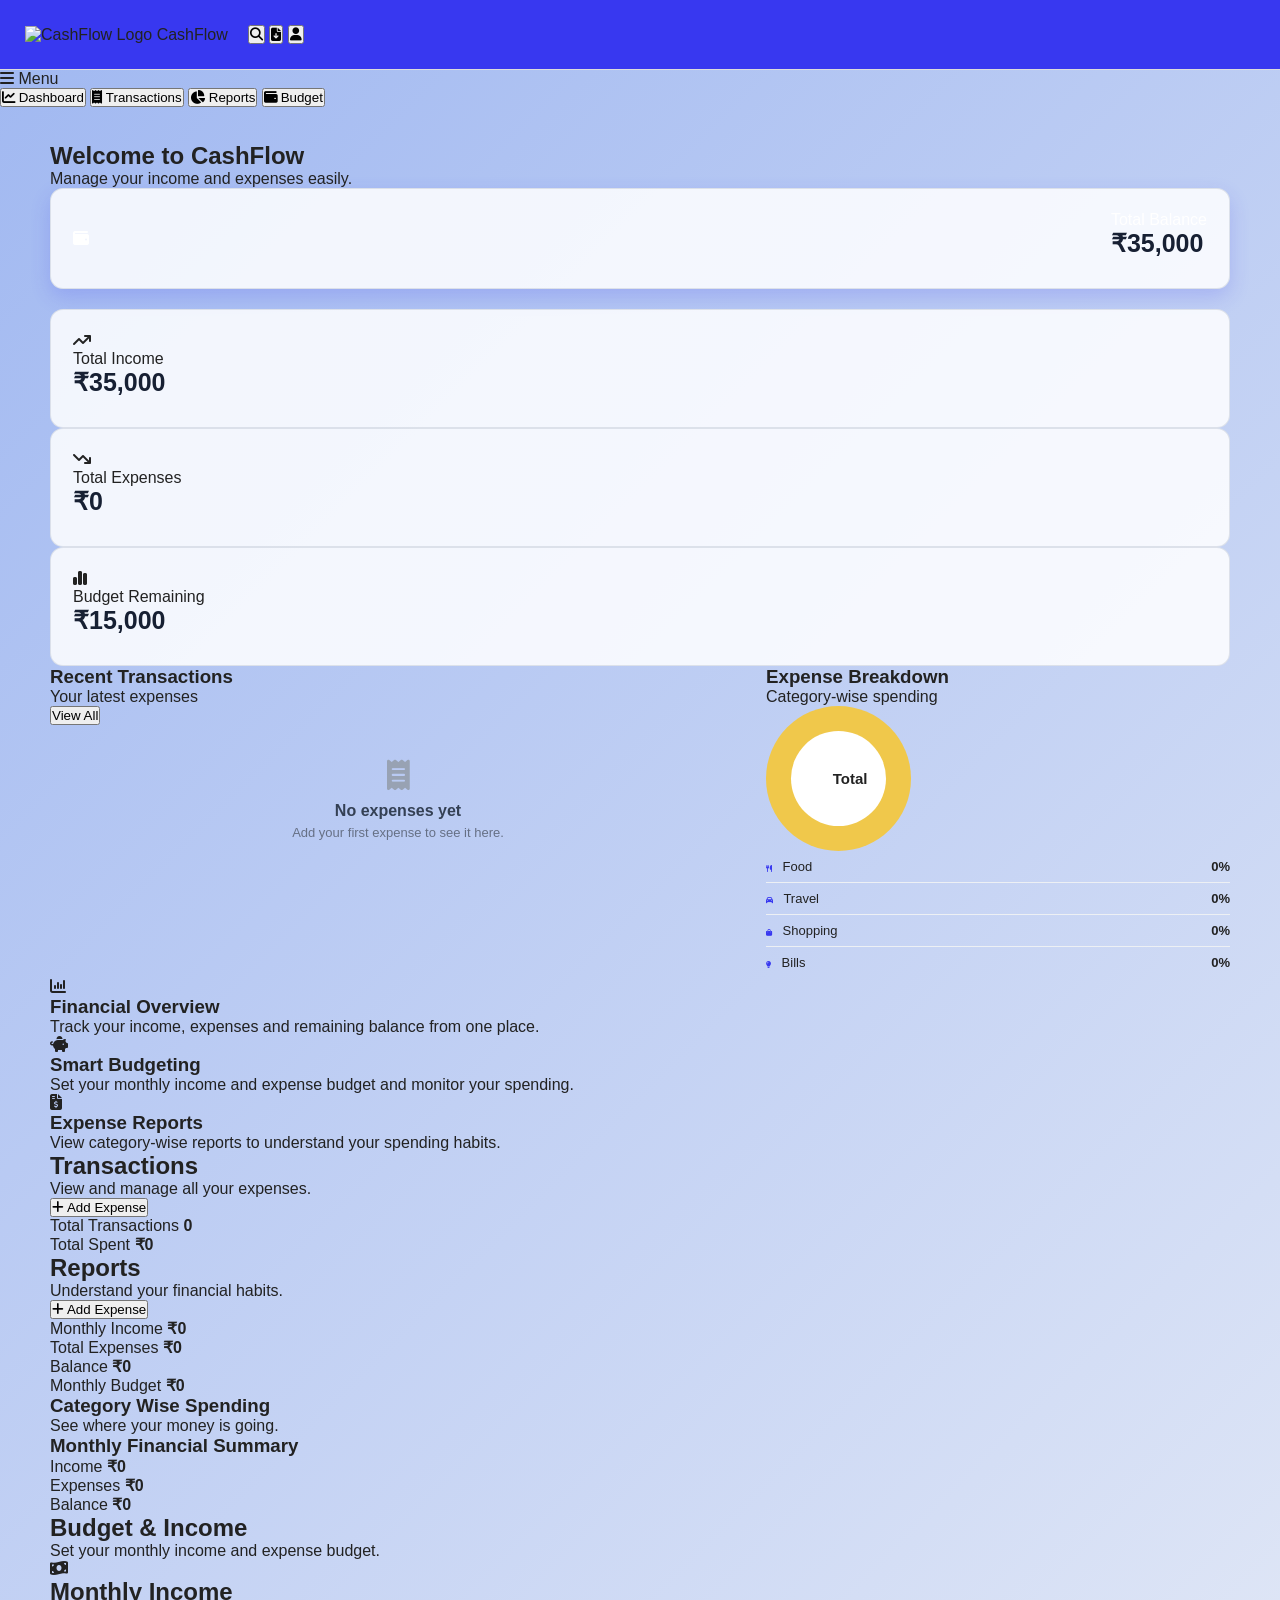
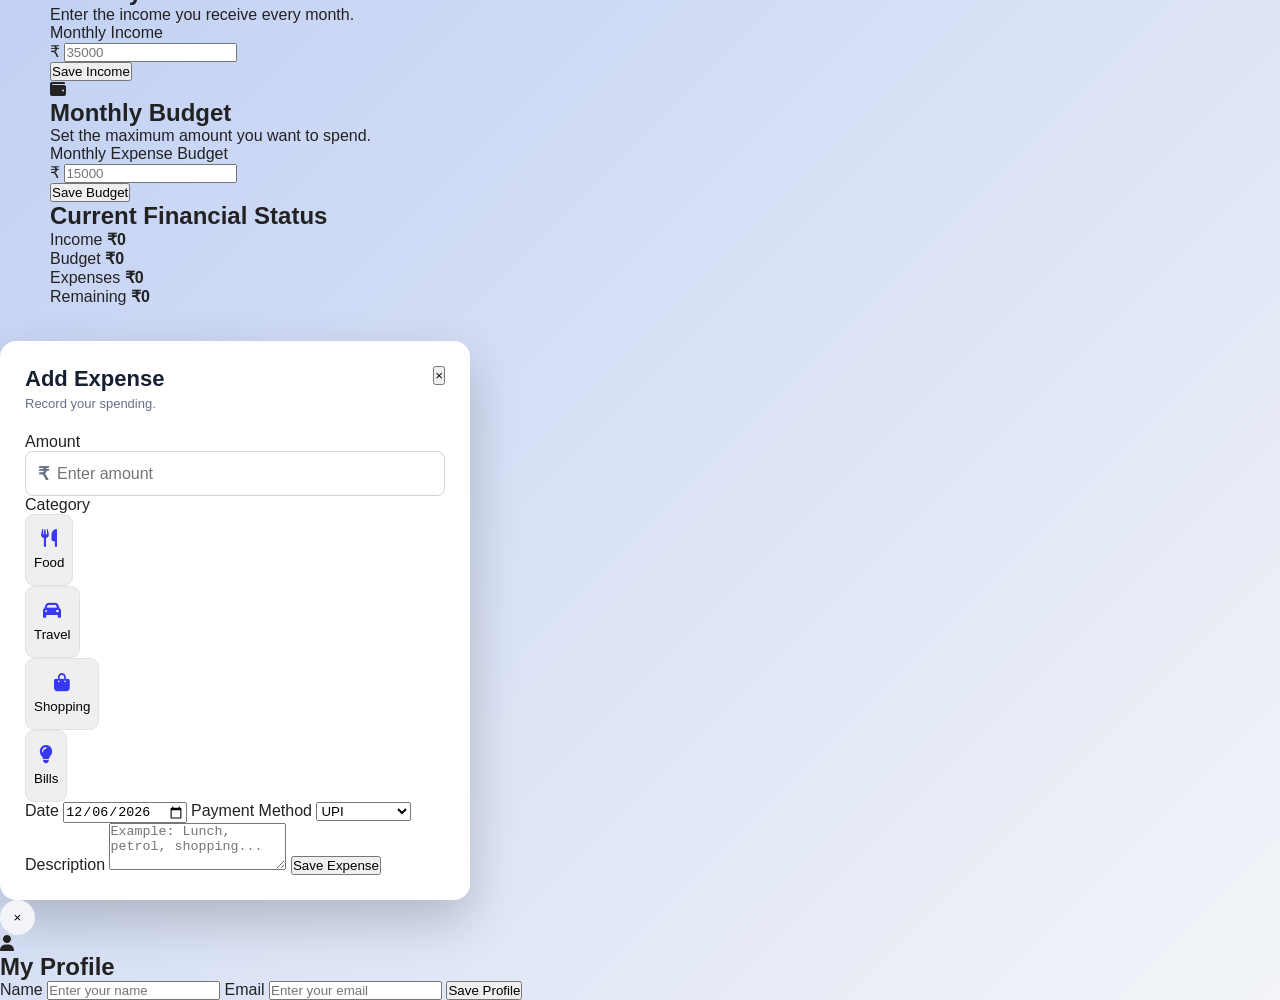
==== commit 10d0f834: "Add files via upload Added Cashflow Frontend File" ====
--- a/index.html
+++ b/index.html
@@ -1,1070 +1,1339 @@
-
-<!DOCTYPE html>
-<html lang="en">
-
-<head>
-    <meta charset="UTF-8">
-    <meta name="viewport" content="width=device-width, initial-scale=1.0">
-
-    <title>Cashflow - Expense Tracker</title>
-
-    <!-- Font Awesome -->
-    <link rel="stylesheet"
-        href="https://cdnjs.cloudflare.com/ajax/libs/font-awesome/6.7.2/css/all.min.css">
-
-    <!-- CSS -->
-    <link rel="stylesheet" href="style.css">
-</head>
-
-<body>
-
-    <!-- ================= HEADER ================= -->
-
-    <header>
-
-        <!-- Main Navbar -->
-
-        <div class="navbar">
-
-            <div class="navlogo">
-                <div class="logo"></div>
-            </div>
-
-   <div
-    class="search"
-    id="search-btn"
-    title="Search"
-    onclick="searchCashFlow()">
-
-    <i class="fa-solid fa-magnifying-glass"></i>
-
-</div>
-
-<div class="file" id="file-btn" title="Documents">
-    <i class="fa-solid fa-file"></i>
-</div>
-<div id="search-box" class="search-box">
-    <i class="fa-solid fa-magnifying-glass"></i>
-
-    <input
-        type="text"
-        id="transaction-search"
-        placeholder="Search expenses..."
-        autocomplete="off">
-
-    <button id="close-search" type="button">
-        <i class="fa-solid fa-xmark"></i>
-    </button>
-</div>
-
-            <div class="profile" title="Profile">
-
-    <button id="profile-btn" class="profile-btn">
-        <i class="fa-regular fa-circle-user"></i>
-    </button>
-
-    <div id="profile-menu" class="profile-menu">
-
-        <div class="profile-header">
-            <i class="fa-regular fa-circle-user"></i>
-
-            <div>
-                <strong>User</strong>
-                <span id="profile-email">user@gmail.com</span>
-            </div>
-        </div>
-
-        <hr>
-
-       <div class="profile-option" id="my-profile-btn">
-    <i class="fa-regular fa-user"></i>
-    <span>My Profile</span>
-</div> 
-
-        <div class="profile-option" id="settings-btn">
-    <i class="fa-solid fa-gear"></i>
-    <span>Settings</span>
-</div>
-
-        <div class="profile-option">
-            <i class="fa-solid fa-shield-halved"></i>
-            <span>Privacy & Security</span>
-        </div>
-
-        <div class="profile-option logout-option" id="logout-btn">
-            <i class="fa-solid fa-right-from-bracket"></i>
-            <span>Logout</span>
-        </div>
-
-    </div>
-
-</div>
-
-        </div>
-
-
-        <!-- Secondary Panel -->
-
-        <div class="panel">
-
-            <div class="panel-item active">
-                <i class="fa-solid fa-bars"></i>
-                <span>Menu</span>
-            </div>
-
-            <div class="panel-item">
-                <i class="fa-solid fa-chart-pie"></i>
-                <span>Dashboard</span>
-            </div>
-
-            <div class="panel-item">
-                <i class="fa-solid fa-receipt"></i>
-                <span>Transactions</span>
-            </div>
-
-            <div class="panel-item">
-                <i class="fa-solid fa-chart-column"></i>
-                <span>Reports</span>
-            </div>
-
-            <div class="panel-item">
-                <i class="fa-solid fa-wallet"></i>
-                <span>Budget</span>
-            </div>
-
-        </div>
-
-    </header>
-
-
-    <!-- ================= MAIN CONTENT ================= -->
-
-    <main class="main-content">
-
-        <!-- Welcome -->
-
-        <section class="welcome-section">
-
-            <div class="welcome-text">
-
-                <h1>Welcome to Cashflow 👋</h1>
-
-                <p>
-                    Track your money and manage your daily expenses.
-                </p>
-
-            </div>
-
-            <label for="expense-toggle" class="add-expense">
-
-                <i class="fa-solid fa-plus"></i>
-
-                Add Expense
-
-            </label>
-
-        </section>
-
-
-        <!-- ================= TOTAL BALANCE ================= -->
-
-        <section class="balance-card">
-
-            <div class="balance-info">
-
-                <p>Total Balance</p>
-
-                <h2 id="total-balance">₹35,000</h2>
-
-            </div>
-
-            <div class="balance-change">
-
-                <i class="fa-solid fa-arrow-trend-up"></i>
-
-                <span>12.5% from last month</span>
-
-            </div>
-
-        </section>
-
-
-        <!-- ================= SUMMARY CARDS ================= -->
-
-        <section class="summary-container">
-
-            <!-- Income -->
-
-            <div class="summary-card">
-
-                <div class="summary-top">
-
-                    <div class="card-icon income-icon">
-
-                        <i class="fa-solid fa-arrow-trend-up"></i>
-
-                    </div>
-
-                </div>
-
-                <p>Income</p>
-
-                <h2 id="total-income">₹35,000</h2>
-
-                <span class="positive">
-
-                    <i class="fa-solid fa-arrow-up"></i>
-
-                    8.2%
-
-                </span>
-
-            </div>
-
-
-            <!-- Expenses -->
-
-            <div class="summary-card">
-
-                <div class="summary-top">
-
-                    <div class="card-icon expense-icon">
-
-                        <i class="fa-solid fa-arrow-trend-down"></i>
-
-                    </div>
-
-                </div>
-
-                <p>Expenses</p>
-
-                <h2 id="total-expenses">₹0</h2>
-
-                <span class="negative">
-
-                    <i class="fa-solid fa-arrow-down"></i>
-
-                    Monthly spending
-
-                </span>
-
-            </div>
-
-
-            <!-- Budget -->
-
-            <div class="summary-card">
-
-                <div class="summary-top">
-
-                    <div class="card-icon budget-icon">
-
-                        <i class="fa-solid fa-wallet"></i>
-
-                    </div>
-
-                </div>
-
-                <p>Budget Remaining</p>
-
-                <h2 id="budget-remaining">₹15,000</h2>
-
-                <span class="budget-text">
-                    Remaining this month
-                </span>
-
-            </div>
-
-        </section>
-
-
-        <!-- ================= LOWER SECTION ================= -->
-
-        <section class="dashboard-grid">
-
-
-            <!-- Recent Transactions -->
-
-            <div class="transactions-card">
-
-                <div class="section-heading">
-
-                    <div>
-
-                        <h2>Recent Transactions</h2>
-
-                        <p>Your latest expenses</p>
-
-                    </div>
-
-                    <button
-                        class="view-all"
-                        id="view-all">
-
-                        View All →
-
-                    </button>
-
-                </div>
-
-
-                <!-- JavaScript inserts transactions here -->
-
-                <div id="transaction-list"></div>
-
-            </div>
-
-
-            <!-- Expense Breakdown -->
-
-            <div class="breakdown-card">
-
-                <div class="section-heading">
-
-                    <div>
-
-                        <h2>Expense Breakdown</h2>
-
-                        <p>This month's spending</p>
-
-                    </div>
-
-                </div>
-
-
-                <div class="chart-placeholder">
-
-                    <div class="donut">
-
-                        <span id="breakdown-total">
-                            ₹0
-                        </span>
-
-                    </div>
-
-                </div>
-
-
-                <div class="breakdown-list">
-
-                    <div>
-
-                        <span>
-
-                            <i class="fa-solid fa-circle"></i>
-
-                            Food
-
-                        </span>
-
-                        <strong id="food-percent">
-                            0%
-                        </strong>
-
-                    </div>
-
-
-                    <div>
-
-                        <span>
-
-                            <i class="fa-solid fa-circle"></i>
-
-                            Travel
-
-                        </span>
-
-                        <strong id="travel-percent">
-                            0%
-                        </strong>
-
-                    </div>
-
-
-                    <div>
-
-                        <span>
-
-                            <i class="fa-solid fa-circle"></i>
-
-                            Shopping
-
-                        </span>
-
-                        <strong id="shopping-percent">
-                            0%
-                        </strong>
-
-                    </div>
-
-
-                    <div>
-
-                        <span>
-
-                            <i class="fa-solid fa-circle"></i>
-
-                            Bills
-
-                        </span>
-
-                        <strong id="bills-percent">
-                            0%
-                        </strong>
-
-                    </div>
-
-                </div>
-
-            </div>
-
-        </section>
-
-    </main>
-
-
-    <!-- ================= ADD EXPENSE POPUP ================= -->
-
-    <input
-        type="checkbox"
-        id="expense-toggle">
-
-
-    <div class="expense-overlay">
-
-        <div class="expense-modal">
-
-
-            <!-- Modal Header -->
-
-            <div class="modal-header">
-
-                <div>
-
-                    <h2>Add Expense</h2>
-
-                    <p>
-                        Enter your expense details
-                    </p>
-
-                </div>
-
-                <label
-                    for="expense-toggle"
-                    class="close-modal">
-
-                    <i class="fa-solid fa-xmark"></i>
-
-                </label>
-
-            </div>
-
-
-            <!-- Amount -->
-
-            <div class="form-group">
-
-                <label for="expense-amount">
-                    Amount
-                </label>
-
-                <div class="amount-input">
-
-                    <span>₹</span>
-
-                    <input
-                        id="expense-amount"
-                        type="number"
-                        placeholder="0.00"
-                        min="1"
-                        step="0.01">
-
-                </div>
-
-            </div>
-
-
-            <!-- Category -->
-
-            <div class="form-group">
-
-                <label>
-                    Category
-                </label>
-
-                <div class="category-grid">
-
-
-                    <!-- Food -->
-
-                    <div
-                        class="category-option"
-                        data-category="Food">
-
-                        <i class="fa-solid fa-utensils"></i>
-
-                        <span>Food</span>
-
-                    </div>
-
-
-                    <!-- Travel -->
-
-                    <div
-                        class="category-option"
-                        data-category="Travel">
-
-                        <i class="fa-solid fa-car"></i>
-
-                        <span>Travel</span>
-
-                    </div>
-
-
-                    <!-- Shopping -->
-
-                    <div
-                        class="category-option"
-                        data-category="Shopping">
-
-                        <i class="fa-solid fa-bag-shopping"></i>
-
-                        <span>Shopping</span>
-
-                    </div>
-
-
-                    <!-- Bills -->
-
-                    <div
-                        class="category-option"
-                        data-category="Bills">
-
-                        <i class="fa-solid fa-lightbulb"></i>
-
-                        <span>Bills</span>
-
-                    </div>
-
-                </div>
-
-            </div>
-
-
-            <!-- Date -->
-
-            <div class="form-group">
-
-                <label for="expense-date">
-                    Date
-                </label>
-
-                <input
-                    id="expense-date"
-                    class="form-input"
-                    type="date">
-
-            </div>
-
-
-            <!-- Payment Method -->
-
-            <div class="form-group">
-
-                <label for="expense-payment">
-                    Payment Method
-                </label>
-
-                <select
-                    id="expense-payment"
-                    class="form-input">
-
-                    <option value="UPI">
-                        UPI
-                    </option>
-
-                    <option value="Cash">
-                        Cash
-                    </option>
-
-                    <option value="Credit Card">
-                        Credit Card
-                    </option>
-
-                    <option value="Debit Card">
-                        Debit Card
-                    </option>
-
-                    <option value="Net Banking">
-                        Net Banking
-                    </option>
-
-                </select>
-
-            </div>
-
-
-            <!-- Description -->
-
-            <div class="form-group">
-
-                <label for="expense-description">
-                    Description
-                </label>
-
-                <textarea
-                    id="expense-description"
-                    class="form-input"
-                    placeholder="Add a note..."></textarea>
-
-            </div>
-
-
-            <!-- Buttons -->
-
-            <div class="modal-buttons">
-
-                <label
-                    for="expense-toggle"
-                    class="cancel-btn">
-
-                    Cancel
-
-                </label>
-
-                <button
-                    type="button"
-                    id="save-expense"
-                    class="save-btn">
-
-                    <i class="fa-solid fa-check"></i>
-
-                    Save Expense
-
-                </button>
-
-            </div>
-
-
-        </div>
-      </div>  
-
-<!-- ================= SETTINGS PANEL ================= -->
-
-<div id="settings-overlay" class="settings-overlay">
-
-    <div class="settings-panel">
-
-        <!-- Settings Header -->
-        <div class="settings-header">
-
-            <div>
-                <h2>
-                    <i class="fa-solid fa-gear"></i>
-                    Settings
-                </h2>
-
-                <p>Personalize your CashFlow experience</p>
-            </div>
-
-            <button id="close-settings" class="close-settings">
-                <i class="fa-solid fa-xmark"></i>
-            </button>
-
-        </div>
-
-
-        <!-- ================= ACCOUNT ================= -->
-
-        <div class="settings-section">
-
-            <h3>
-                <i class="fa-regular fa-user"></i>
-                Account
-            </h3>
-
-            <div class="setting-item" id="settings-profile-btn">
-
-                <div>
-                    <strong>My Profile</strong>
-                    <p>Manage your name and account information</p>
-                </div>
-
-                <i class="fa-solid fa-chevron-right"></i>
-
-            </div>
-
-        </div>
-
-
-        <!-- ================= MONEY & BUDGET ================= -->
-
-        <div class="settings-section">
-
-            <h3>
-                <i class="fa-solid fa-wallet"></i>
-                Money & Budget
-            </h3>
-
-            <div class="setting-item">
-
-                <div>
-                    <strong>Monthly Budget</strong>
-                    <p>Set your spending limit for this month</p>
-                </div>
-
-                <div class="budget-control">
-
-                    <span>₹</span>
-
-                    <input
-                        type="number"
-                        id="monthly-budget"
-                        placeholder="15000"
-                        min="0"
-                    >
-
-                    <button id="save-budget">
-                        Save
-                    </button>
-
-                </div>
-
-            </div>
-
-
-            <div class="setting-item">
-
-                <div>
-                    <strong>Currency</strong>
-                    <p>Choose the currency used for your expenses</p>
-                </div>
-
-                <select id="currency-select">
-
-                    <option value="INR">₹ INR</option>
-                    <option value="USD">$ USD</option>
-                    <option value="EUR">€ EUR</option>
-                    <option value="GBP">£ GBP</option>
-
-                </select>
-
-            </div>
-
-        </div>
-
-
-        <!-- ================= SMART ALERTS ================= -->
-
-        <div class="settings-section">
-
-            <h3>
-                <i class="fa-solid fa-bell"></i>
-                Smart Alerts
-            </h3>
-
-            <div class="setting-item">
-
-                <div>
-                    <strong>Expense Reminders</strong>
-                    <p>Remind me to record my daily expenses</p>
-                </div>
-
-                <label class="toggle-switch">
-
-                    <input
-                        type="checkbox"
-                        id="expense-reminder-toggle"
-                        checked
-                    >
-
-                    <span class="slider"></span>
-
-                </label>
-
-            </div>
-
-
-            <div class="setting-item">
-
-                <div>
-                    <strong>Budget Warning</strong>
-                    <p>Alert me when I am close to my budget limit</p>
-                </div>
-
-                <label class="toggle-switch">
-
-                    <input
-                        type="checkbox"
-                        id="budget-alert-toggle"
-                        checked
-                    >
-
-                    <span class="slider"></span>
-
-                </label>
-
-            </div>
-
-        </div>
-
-
-        <!-- ================= AI FEATURES ================= -->
-
-        <div class="settings-section ai-settings">
-
-            <h3>
-                <i class="fa-solid fa-wand-magic-sparkles"></i>
-                Smart AI Features
-            </h3>
-
-            <div class="setting-item">
-
-                <div>
-                    <strong>AI Spending Suggestions</strong>
-                    <p>Get suggestions based on your spending patterns</p>
-                </div>
-
-                <label class="toggle-switch">
-
-                    <input
-                        type="checkbox"
-                        id="ai-suggestion-toggle"
-                        checked
-                    >
-
-                    <span class="slider"></span>
-
-                </label>
-
-            </div>
-
-            <div class="ai-info">
-
-                <i class="fa-solid fa-lightbulb"></i>
-
-                <span>
-                    CashFlow can analyze your expense patterns and
-                    provide useful spending suggestions.
-                </span>
-
-            </div>
-
-        </div>
-
-
-        <!-- ================= APPEARANCE ================= -->
-
-        <div class="settings-section">
-
-            <h3>
-                <i class="fa-solid fa-palette"></i>
-                Appearance
-            </h3>
-
-            <div class="setting-item">
-
-                <div>
-                    <strong>Dark Mode</strong>
-                    <p>Switch between light and dark appearance</p>
-                </div>
-
-                <label class="toggle-switch">
-
-                    <input
-                        type="checkbox"
-                        id="dark-mode-toggle"
-                    >
-
-                    <span class="slider"></span>
-
-                </label>
-
-            </div>
-
-        </div>
-
-
-        <!-- ================= SECURITY ================= -->
-
-        <div class="settings-section">
-
-            <h3>
-                <i class="fa-solid fa-shield-halved"></i>
-                Security & Privacy
-            </h3>
-
-            <div class="setting-item">
-
-                <div>
-                    <strong>Password & Security</strong>
-                    <p>Manage your account security</p>
-                </div>
-
-                <i class="fa-solid fa-chevron-right"></i>
-
-            </div>
-
-            <div class="security-info">
-
-                <i class="fa-solid fa-lock"></i>
-
-                <span>
-                    Your password should never be stored as plain text.
-                    Secure authentication and protected connections
-                    should be used in the final application.
-                </span>
-
-            </div>
-
-        </div>
-
-
-        <!-- ================= DATA MANAGEMENT ================= -->
-
-        <div class="settings-section">
-
-            <h3>
-                <i class="fa-solid fa-database"></i>
-                Data Management
-            </h3>
-
-            <div class="setting-item" id="export-data-btn">
-
-                <div>
-                    <strong>Export Expense Data</strong>
-                    <p>Download your expense records as a backup</p>
-                </div>
-
-                <i class="fa-solid fa-download"></i>
-
-            </div>
-
-
-            <div class="setting-item" id="reset-settings-btn">
-
-                <div>
-                    <strong>Reset Settings</strong>
-                    <p>Restore your CashFlow preferences to default</p>
-                </div>
-
-                <i class="fa-solid fa-rotate-left"></i>
-
-            </div>
-
-        </div>
-
-
-        <!-- ================= ABOUT ================= -->
-
-        <div class="settings-section">
-
-            <h3>
-                <i class="fa-solid fa-circle-info"></i>
-                About CashFlow
-            </h3>
-
-            <div class="about-cashflow">
-
-                <h4>CashFlow – Smart Expense Tracker</h4>
-
-                <p>
-                    Track expenses, manage budgets and understand
-                    your spending habits in one place.
-                </p>
-
-                <small>
-                    Version 1.0 • CashFlow Tracker
-                </small>
-
-            </div>
-
-        </div>
-
-
-    </div>
-
-</div>
-
-
-    <!-- ================= JAVASCRIPT ================= -->
-
-    <script>
-function searchCashFlow() {
-
-    const searchText = prompt(
-        "🔍 Search your expenses\n\nEnter category, payment method, description, amount, or date:"
-    );
-
-    if (searchText === null) {
-        return;
-    }
-
-    const query = searchText.trim().toLowerCase();
-
-    if (query === "") {
-        alert("Please enter something to search.");
-        return;
-    }
-
-    const expenses =
-        JSON.parse(localStorage.getItem("cashflowExpenses")) || [];
-
-    const results = expenses.filter(function (expense) {
-
-        return (
-            String(expense.category || "").toLowerCase().includes(query) ||
-            String(expense.payment || "").toLowerCase().includes(query) ||
-            String(expense.description || "").toLowerCase().includes(query) ||
-            String(expense.amount || "").toLowerCase().includes(query) ||
-            String(expense.date || "").toLowerCase().includes(query)
-        );
-
-    });
-
-    if (results.length === 0) {
-
-        alert("No expenses found for: " + searchText);
-
-        return;
-    }
-
-    let message = "🔍 Search Results\n\n";
-
-    results.forEach(function (expense, index) {
-
-        message +=
-            (index + 1) +
-            ". " +
-            expense.category +
-            " — ₹" +
-            expense.amount +
-            "\n" +
-            "   " +
-            expense.payment +
-            " • " +
-            expense.date +
-            "\n";
-
-        if (expense.description) {
-
-            message +=
-                "   " +
-                expense.description +
-                "\n";
-        }
-
-        message += "\n";
-    });
-
-    alert(message);
-}
-</script>
-
-<script src="script.js"></script>
-    <script src="script.js"></script>
-
-</body>
-
-</html>
-
+<!DOCTYPE html>
+<html lang="en">
+
+<head>
+    <meta charset="UTF-8">
+    <meta name="viewport" content="width=device-width, initial-scale=1.0">
+
+    <title>CashFlow - Expense Tracker</title>
+
+    <!-- Font Awesome -->
+    <link
+        rel="stylesheet"
+        href="https://cdnjs.cloudflare.com/ajax/libs/font-awesome/6.7.2/css/all.min.css"
+    >
+
+    <!-- CSS -->
+    <link rel="stylesheet" href="style.css">
+</head>
+
+<body>
+
+    <!-- =====================================================
+         NAVBAR
+    ====================================================== -->
+
+    <header class="navbar">
+
+        <div class="logo-area">
+            <img src="./lg.png" alt="CashFlow Logo">
+            <span>CashFlow</span>
+        </div>
+
+        <div class="navbar-actions">
+
+            <button id="search-btn" title="Search">
+                <i class="fa-solid fa-magnifying-glass"></i>
+            </button>
+
+            <button id="file-btn" title="Backup">
+                <i class="fa-solid fa-file-arrow-down"></i>
+            </button>
+
+            <button id="profile-btn" title="Profile">
+                <i class="fa-solid fa-user"></i>
+            </button>
+
+            <!-- Profile Dropdown -->
+            <div id="profile-menu" class="profile-menu">
+
+                <button id="my-profile-btn">
+                    <i class="fa-solid fa-user"></i>
+                    My Profile
+                </button>
+
+                <button id="settings-btn">
+                    <i class="fa-solid fa-gear"></i>
+                    Settings
+                </button>
+
+                <button id="logout-btn">
+                    <i class="fa-solid fa-right-from-bracket"></i>
+                    Logout
+                </button>
+
+            </div>
+
+        </div>
+
+    </header>
+
+
+    <!-- =====================================================
+         SECOND PANEL
+    ====================================================== -->
+
+    <aside class="side-panel">
+
+        <div class="side-menu-title">
+            <i class="fa-solid fa-bars"></i>
+            <span>Menu</span>
+        </div>
+
+        <button class="side-option active" id="dashboard-nav">
+            <i class="fa-solid fa-chart-line"></i>
+            <span>Dashboard</span>
+        </button>
+
+        <button class="side-option" id="transactions-nav">
+            <i class="fa-solid fa-receipt"></i>
+            <span>Transactions</span>
+        </button>
+
+        <button class="side-option" id="reports-nav">
+            <i class="fa-solid fa-chart-pie"></i>
+            <span>Reports</span>
+        </button>
+
+        <button class="side-option" id="budget-nav">
+            <i class="fa-solid fa-wallet"></i>
+            <span>Budget</span>
+        </button>
+
+    </aside>
+
+
+    <!-- =====================================================
+         MAIN CONTENT
+    ====================================================== -->
+
+    <main class="main-content">
+
+
+        <!-- =================================================
+             DASHBOARD
+        ================================================== -->
+
+        <section id="dashboard-page" class="app-page active">
+
+            <div class="dashboard-header">
+
+                <div>
+                    <h1 id="welcome-text">
+                        Welcome to CashFlow
+                    </h1>
+
+                    <p>
+                        Manage your income and expenses easily.
+                    </p>
+                </div>
+
+                <button id="expense-toggle" class="primary-btn">
+                    <i class="fa-solid fa-plus"></i>
+                    Add Expense
+                </button>
+
+            </div>
+
+
+            <!-- =================================================
+                 SUMMARY CARDS
+            ================================================== -->
+
+            <div class="summary-grid">
+
+                <div class="summary-card balance-card">
+
+                    <div class="summary-icon">
+                        <i class="fa-solid fa-wallet"></i>
+                    </div>
+
+                    <div>
+                        <span>Total Balance</span>
+                        <h2 id="total-balance">₹35,000</h2>
+                    </div>
+
+                </div>
+
+
+                <div class="summary-card income-card">
+
+                    <div class="summary-icon">
+                        <i class="fa-solid fa-arrow-trend-up"></i>
+                    </div>
+
+                    <div>
+                        <span>Total Income</span>
+                        <h2 id="total-income">₹35,000</h2>
+                    </div>
+
+                </div>
+
+
+                <div class="summary-card expense-card">
+
+                    <div class="summary-icon">
+                        <i class="fa-solid fa-arrow-trend-down"></i>
+                    </div>
+
+                    <div>
+                        <span>Total Expenses</span>
+                        <h2 id="total-expenses">₹0</h2>
+                    </div>
+
+                </div>
+
+
+                <div class="summary-card budget-card">
+
+                    <div class="summary-icon">
+                        <i class="fa-solid fa-chart-simple"></i>
+                    </div>
+
+                    <div>
+                        <span>Budget Remaining</span>
+                        <h2 id="budget-remaining">₹15,000</h2>
+                    </div>
+
+                </div>
+
+            </div>
+
+
+            <!-- =================================================
+                 DASHBOARD CONTENT
+            ================================================== -->
+
+            <div class="dashboard-grid">
+
+
+                <!-- Recent Transactions -->
+
+                <div class="dashboard-card">
+
+                    <div class="card-header">
+
+                        <div>
+                            <h3>Recent Transactions</h3>
+                            <p>Your latest expenses</p>
+                        </div>
+
+                        <button id="view-all">
+                            View All
+                        </button>
+
+                    </div>
+
+                    <div id="transaction-list">
+                    </div>
+
+                </div>
+
+
+                <!-- Expense Breakdown -->
+
+                <div class="dashboard-card">
+
+                    <div class="card-header">
+
+                        <div>
+                            <h3>Expense Breakdown</h3>
+                            <p>Category-wise spending</p>
+                        </div>
+
+                    </div>
+
+
+                    <div class="donut-container">
+
+                        <div
+                            class="donut"
+                            id="expense-donut"
+                        >
+
+                            <div class="donut-center">
+                                <strong id="breakdown-total">
+                                    ₹0
+                                </strong>
+
+                                <span>
+                                    Total
+                                </span>
+                            </div>
+
+                        </div>
+
+                    </div>
+
+
+                    <div class="breakdown-list">
+
+                        <div class="breakdown-item">
+                            <span>
+                                <i class="fa-solid fa-utensils"></i>
+                                Food
+                            </span>
+
+                            <strong id="food-percent">
+                                0%
+                            </strong>
+                        </div>
+
+
+                        <div class="breakdown-item">
+                            <span>
+                                <i class="fa-solid fa-car"></i>
+                                Travel
+                            </span>
+
+                            <strong id="travel-percent">
+                                0%
+                            </strong>
+                        </div>
+
+
+                        <div class="breakdown-item">
+                            <span>
+                                <i class="fa-solid fa-bag-shopping"></i>
+                                Shopping
+                            </span>
+
+                            <strong id="shopping-percent">
+                                0%
+                            </strong>
+                        </div>
+
+
+                        <div class="breakdown-item">
+                            <span>
+                                <i class="fa-solid fa-lightbulb"></i>
+                                Bills
+                            </span>
+
+                            <strong id="bills-percent">
+                                0%
+                            </strong>
+                        </div>
+
+                    </div>
+
+                </div>
+
+            </div>
+
+
+            <!-- =================================================
+                 BOTTOM DASHBOARD REPORT
+            ================================================== -->
+
+            <div class="bottom-dashboard">
+
+                <div class="bottom-card">
+
+                    <div class="bottom-icon">
+                        <i class="fa-solid fa-chart-column"></i>
+                    </div>
+
+                    <div>
+                        <h3>Financial Overview</h3>
+
+                        <p>
+                            Track your income, expenses and
+                            remaining balance from one place.
+                        </p>
+
+                    </div>
+
+                </div>
+
+
+                <div class="bottom-card">
+
+                    <div class="bottom-icon">
+                        <i class="fa-solid fa-piggy-bank"></i>
+                    </div>
+
+                    <div>
+                        <h3>Smart Budgeting</h3>
+
+                        <p>
+                            Set your monthly income and expense
+                            budget and monitor your spending.
+                        </p>
+
+                    </div>
+
+                </div>
+
+
+                <div class="bottom-card">
+
+                    <div class="bottom-icon">
+                        <i class="fa-solid fa-file-invoice-dollar"></i>
+                    </div>
+
+                    <div>
+                        <h3>Expense Reports</h3>
+
+                        <p>
+                            View category-wise reports to
+                            understand your spending habits.
+                        </p>
+
+                    </div>
+
+                </div>
+
+            </div>
+
+        </section>
+
+
+
+        <!-- =====================================================
+             TRANSACTIONS PAGE
+        ====================================================== -->
+
+        <section id="transactions-page" class="app-page">
+
+            <div class="page-header">
+
+                <div>
+                    <h1>Transactions</h1>
+                    <p>
+                        View and manage all your expenses.
+                    </p>
+                </div>
+
+                <button
+                    id="transaction-add-btn"
+                    class="primary-btn"
+                >
+                    <i class="fa-solid fa-plus"></i>
+                    Add Expense
+                </button>
+
+            </div>
+
+
+            <div class="page-card">
+
+                <div class="transaction-summary">
+
+                    <div class="report-mini-card">
+
+                        <span>
+                            Total Transactions
+                        </span>
+
+                        <strong id="all-transaction-count">
+                            0
+                        </strong>
+
+                    </div>
+
+
+                    <div class="report-mini-card">
+
+                        <span>
+                            Total Spent
+                        </span>
+
+                        <strong id="all-transaction-total">
+                            ₹0
+                        </strong>
+
+                    </div>
+
+                </div>
+
+
+                <div id="all-transactions-list">
+                </div>
+
+            </div>
+
+        </section>
+
+
+
+        <!-- =====================================================
+             REPORTS PAGE
+        ====================================================== -->
+
+        <section id="reports-page" class="app-page">
+
+            <div class="page-header">
+
+                <div>
+                    <h1>Reports</h1>
+
+                    <p>
+                        Understand your financial habits.
+                    </p>
+                </div>
+
+                <button
+                    id="report-add-btn"
+                    class="primary-btn"
+                >
+                    <i class="fa-solid fa-plus"></i>
+                    Add Expense
+                </button>
+
+            </div>
+
+
+            <div class="report-grid">
+
+                <div class="report-card">
+
+                    <span>
+                        Monthly Income
+                    </span>
+
+                    <strong id="report-income">
+                        ₹0
+                    </strong>
+
+                </div>
+
+
+                <div class="report-card">
+
+                    <span>
+                        Total Expenses
+                    </span>
+
+                    <strong id="report-expenses">
+                        ₹0
+                    </strong>
+
+                </div>
+
+
+                <div class="report-card">
+
+                    <span>
+                        Balance
+                    </span>
+
+                    <strong id="report-balance">
+                        ₹0
+                    </strong>
+
+                </div>
+
+
+                <div class="report-card">
+
+                    <span>
+                        Monthly Budget
+                    </span>
+
+                    <strong id="report-budget">
+                        ₹0
+                    </strong>
+
+                </div>
+
+            </div>
+
+
+            <div class="page-card report-category-card">
+
+                <div class="card-header">
+
+                    <div>
+                        <h3>Category Wise Spending</h3>
+
+                        <p>
+                            See where your money is going.
+                        </p>
+                    </div>
+
+                </div>
+
+                <div id="category-report">
+                </div>
+
+            </div>
+
+
+            <div class="page-card">
+
+                <div class="card-header">
+
+                    <div>
+                        <h3>Monthly Financial Summary</h3>
+                    </div>
+
+                </div>
+
+                <div class="financial-summary">
+
+                    <div>
+                        <span>Income</span>
+                        <strong id="summary-income">
+                            ₹0
+                        </strong>
+                    </div>
+
+                    <div>
+                        <span>Expenses</span>
+                        <strong id="summary-expenses">
+                            ₹0
+                        </strong>
+                    </div>
+
+                    <div>
+                        <span>Balance</span>
+                        <strong id="summary-balance">
+                            ₹0
+                        </strong>
+                    </div>
+
+                </div>
+
+            </div>
+
+        </section>
+
+
+
+        <!-- =====================================================
+             BUDGET PAGE
+        ====================================================== -->
+
+        <section id="budget-page" class="app-page">
+
+            <div class="page-header">
+
+                <div>
+                    <h1>Budget & Income</h1>
+
+                    <p>
+                        Set your monthly income and expense budget.
+                    </p>
+                </div>
+
+            </div>
+
+
+            <div class="budget-container">
+
+                <div class="budget-form-card">
+
+                    <div class="budget-form-icon">
+                        <i class="fa-solid fa-money-bill-wave"></i>
+                    </div>
+
+                    <h2>Monthly Income</h2>
+
+                    <p>
+                        Enter the income you receive every month.
+                    </p>
+
+                    <label for="monthly-income-input">
+                        Monthly Income
+                    </label>
+
+                    <div class="money-input">
+
+                        <span>₹</span>
+
+                        <input
+                            type="number"
+                            id="monthly-income-input"
+                            min="0"
+                            placeholder="35000"
+                        >
+
+                    </div>
+
+                    <button
+                        id="save-income-btn"
+                        class="primary-btn full-btn"
+                    >
+                        Save Income
+                    </button>
+
+                </div>
+
+
+                <div class="budget-form-card">
+
+                    <div class="budget-form-icon">
+                        <i class="fa-solid fa-wallet"></i>
+                    </div>
+
+                    <h2>Monthly Budget</h2>
+
+                    <p>
+                        Set the maximum amount you want to spend.
+                    </p>
+
+                    <label for="monthly-budget-input">
+                        Monthly Expense Budget
+                    </label>
+
+                    <div class="money-input">
+
+                        <span>₹</span>
+
+                        <input
+                            type="number"
+                            id="monthly-budget-input"
+                            min="0"
+                            placeholder="15000"
+                        >
+
+                    </div>
+
+                    <button
+                        id="save-budget-btn"
+                        class="primary-btn full-btn"
+                    >
+                        Save Budget
+                    </button>
+
+                </div>
+
+            </div>
+
+
+            <div class="budget-status-card">
+
+                <h2>Current Financial Status</h2>
+
+                <div class="budget-status-grid">
+
+                    <div>
+                        <span>Income</span>
+                        <strong id="budget-page-income">
+                            ₹0
+                        </strong>
+                    </div>
+
+                    <div>
+                        <span>Budget</span>
+                        <strong id="budget-page-budget">
+                            ₹0
+                        </strong>
+                    </div>
+
+                    <div>
+                        <span>Expenses</span>
+                        <strong id="budget-page-expenses">
+                            ₹0
+                        </strong>
+                    </div>
+
+                    <div>
+                        <span>Remaining</span>
+                        <strong id="budget-page-remaining">
+                            ₹0
+                        </strong>
+                    </div>
+
+                </div>
+
+            </div>
+
+        </section>
+
+    </main>
+
+
+
+    <!-- =====================================================
+         ADD EXPENSE MODAL
+    ====================================================== -->
+
+    <div id="expense-modal" class="modal-overlay">
+
+        <div class="expense-modal">
+
+            <div class="modal-header">
+
+                <div>
+                    <h2>Add Expense</h2>
+
+                    <p>
+                        Record your spending.
+                    </p>
+                </div>
+
+                <button id="close-expense-modal">
+                    &times;
+                </button>
+
+            </div>
+
+
+            <form id="expense-form">
+
+                <label for="expense-amount">
+                    Amount
+                </label>
+
+                <div class="amount-input">
+
+                    <span>₹</span>
+
+                    <input
+                        type="number"
+                        id="expense-amount"
+                        min="1"
+                        placeholder="Enter amount"
+                        required
+                    >
+
+                </div>
+
+
+                <label>
+                    Category
+                </label>
+
+                <div class="category-options">
+
+                    <button
+                        type="button"
+                        class="category-option"
+                        data-category="Food"
+                    >
+                        <i class="fa-solid fa-utensils"></i>
+                        Food
+                    </button>
+
+                    <button
+                        type="button"
+                        class="category-option"
+                        data-category="Travel"
+                    >
+                        <i class="fa-solid fa-car"></i>
+                        Travel
+                    </button>
+
+                    <button
+                        type="button"
+                        class="category-option"
+                        data-category="Shopping"
+                    >
+                        <i class="fa-solid fa-bag-shopping"></i>
+                        Shopping
+                    </button>
+
+                    <button
+                        type="button"
+                        class="category-option"
+                        data-category="Bills"
+                    >
+                        <i class="fa-solid fa-lightbulb"></i>
+                        Bills
+                    </button>
+
+                </div>
+
+
+                <input
+                    type="hidden"
+                    id="selected-category"
+                >
+
+
+                <label for="expense-date">
+                    Date
+                </label>
+
+                <input
+                    type="date"
+                    id="expense-date"
+                    required
+                >
+
+
+                <label for="expense-payment">
+                    Payment Method
+                </label>
+
+                <select id="expense-payment">
+
+                    <option value="UPI">
+                        UPI
+                    </option>
+
+                    <option value="Cash">
+                        Cash
+                    </option>
+
+                    <option value="Credit Card">
+                        Credit Card
+                    </option>
+
+                    <option value="Debit Card">
+                        Debit Card
+                    </option>
+
+                    <option value="Net Banking">
+                        Net Banking
+                    </option>
+
+                </select>
+
+
+                <label for="expense-description">
+                    Description
+                </label>
+
+                <textarea
+                    id="expense-description"
+                    placeholder="Example: Lunch, petrol, shopping..."
+                    rows="3"
+                ></textarea>
+
+
+                <button
+                    type="submit"
+                    id="save-expense"
+                    class="primary-btn full-btn"
+                >
+                    Save Expense
+                </button>
+
+            </form>
+
+        </div>
+
+    </div>
+
+
+
+    <!-- =====================================================
+         PROFILE MODAL
+    ====================================================== -->
+
+    <div id="profile-modal" class="modal-overlay">
+
+        <div class="profile-box">
+
+            <button
+                id="close-profile-modal"
+                class="close-modal"
+            >
+                &times;
+            </button>
+
+            <div class="profile-icon">
+                <i class="fa-solid fa-user"></i>
+            </div>
+
+            <h2>My Profile</h2>
+
+            <label for="profile-name">
+                Name
+            </label>
+
+            <input
+                type="text"
+                id="profile-name"
+                placeholder="Enter your name"
+            >
+
+
+            <label for="profile-email">
+                Email
+            </label>
+
+            <input
+                type="email"
+                id="profile-email"
+                placeholder="Enter your email"
+            >
+
+
+            <button
+                id="save-profile"
+                class="primary-btn full-btn"
+            >
+                Save Profile
+            </button>
+
+        </div>
+
+    </div>
+
+
+
+    <!-- =====================================================
+         SETTINGS OVERLAY
+    ====================================================== -->
+
+    <div id="settings-overlay" class="settings-overlay">
+
+        <div class="settings-panel">
+
+            <div class="settings-header">
+
+                <div>
+                    <h2>Settings</h2>
+
+                    <p>
+                        Manage your CashFlow preferences.
+                    </p>
+                </div>
+
+                <button id="close-settings">
+                    &times;
+                </button>
+
+            </div>
+
+
+            <!-- Profile -->
+
+            <div class="settings-section">
+
+                <h3>Account</h3>
+
+                <button
+                    class="setting-item"
+                    id="settings-profile-btn"
+                >
+
+                    <div>
+                        <i class="fa-solid fa-user"></i>
+
+                        <div>
+                            <strong>My Profile</strong>
+                            <span>
+                                Update your profile information
+                            </span>
+                        </div>
+                    </div>
+
+                    <i class="fa-solid fa-chevron-right"></i>
+
+                </button>
+
+            </div>
+
+
+            <!-- Financial Settings -->
+
+            <div class="settings-section">
+
+                <h3>Financial Settings</h3>
+
+                <button
+                    class="setting-item"
+                    id="settings-income-btn"
+                >
+
+                    <div>
+                        <i class="fa-solid fa-money-bill"></i>
+
+                        <div>
+                            <strong>Monthly Income</strong>
+
+                            <span id="settings-income-value">
+                                ₹35,000
+                            </span>
+                        </div>
+
+                    </div>
+
+                    <i class="fa-solid fa-chevron-right"></i>
+
+                </button>
+
+
+                <button
+                    class="setting-item"
+                    id="settings-budget-btn"
+                >
+
+                    <div>
+                        <i class="fa-solid fa-wallet"></i>
+
+                        <div>
+                            <strong>Monthly Budget</strong>
+
+                            <span id="settings-budget-value">
+                                ₹15,000
+                            </span>
+                        </div>
+
+                    </div>
+
+                    <i class="fa-solid fa-chevron-right"></i>
+
+                </button>
+
+
+                <div class="setting-item">
+
+                    <div>
+                        <i class="fa-solid fa-coins"></i>
+
+                        <div>
+                            <strong>Currency</strong>
+
+                            <span>
+                                Choose currency
+                            </span>
+                        </div>
+                    </div>
+
+                    <select id="currency-select">
+
+                        <option value="INR">
+                            ₹ INR
+                        </option>
+
+                        <option value="USD">
+                            $ USD
+                        </option>
+
+                        <option value="EUR">
+                            € EUR
+                        </option>
+
+                        <option value="GBP">
+                            £ GBP
+                        </option>
+
+                    </select>
+
+                </div>
+
+            </div>
+
+
+            <!-- Notifications -->
+
+            <div class="settings-section">
+
+                <h3>Notifications</h3>
+
+
+                <div class="setting-item">
+
+                    <div>
+                        <i class="fa-solid fa-bell"></i>
+
+                        <div>
+                            <strong>
+                                Expense Reminders
+                            </strong>
+
+                            <span>
+                                Get reminders to record expenses
+                            </span>
+                        </div>
+
+                    </div>
+
+                    <label class="switch">
+
+                        <input
+                            type="checkbox"
+                            id="expense-reminder-toggle"
+                        >
+
+                        <span class="slider"></span>
+
+                    </label>
+
+                </div>
+
+
+                <div class="setting-item">
+
+                    <div>
+                        <i class="fa-solid fa-triangle-exclamation"></i>
+
+                        <div>
+                            <strong>
+                                Budget Warning
+                            </strong>
+
+                            <span>
+                                Warn when budget is almost used
+                            </span>
+                        </div>
+
+                    </div>
+
+                    <label class="switch">
+
+                        <input
+                            type="checkbox"
+                            id="budget-alert-toggle"
+                        >
+
+                        <span class="slider"></span>
+
+                    </label>
+
+                </div>
+
+
+                <div class="setting-item">
+
+                    <div>
+                        <i class="fa-solid fa-robot"></i>
+
+                        <div>
+                            <strong>
+                                AI Spending Suggestions
+                            </strong>
+
+                            <span>
+                                Get spending suggestions
+                            </span>
+                        </div>
+
+                    </div>
+
+                    <label class="switch">
+
+                        <input
+                            type="checkbox"
+                            id="ai-suggestion-toggle"
+                        >
+
+                        <span class="slider"></span>
+
+                    </label>
+
+                </div>
+
+            </div>
+
+
+            <!-- Appearance -->
+
+            <div class="settings-section">
+
+                <h3>Appearance</h3>
+
+                <div class="setting-item">
+
+                    <div>
+                        <i class="fa-solid fa-moon"></i>
+
+                        <div>
+                            <strong>
+                                Dark Mode
+                            </strong>
+
+                            <span>
+                                Change website appearance
+                            </span>
+                        </div>
+
+                    </div>
+
+                    <label class="switch">
+
+                        <input
+                            type="checkbox"
+                            id="dark-mode-toggle"
+                        >
+
+                        <span class="slider"></span>
+
+                    </label>
+
+                </div>
+
+            </div>
+
+
+            <!-- Data -->
+
+            <div class="settings-section">
+
+                <h3>Data</h3>
+
+                <button
+                    class="setting-item"
+                    id="export-data-btn"
+                >
+
+                    <div>
+                        <i class="fa-solid fa-download"></i>
+
+                        <div>
+                            <strong>
+                                Export Expense Data
+                            </strong>
+
+                            <span>
+                                Download your expense data
+                            </span>
+                        </div>
+
+                    </div>
+
+                    <i class="fa-solid fa-chevron-right"></i>
+
+                </button>
+
+
+                <button
+                    class="setting-item danger-setting"
+                    id="reset-settings-btn"
+                >
+
+                    <div>
+                        <i class="fa-solid fa-rotate-left"></i>
+
+                        <div>
+                            <strong>
+                                Reset Settings
+                            </strong>
+
+                            <span>
+                                Reset preferences
+                            </span>
+                        </div>
+
+                    </div>
+
+                    <i class="fa-solid fa-chevron-right"></i>
+
+                </button>
+
+            </div>
+
+
+            <div class="about-cashflow">
+
+                <strong>
+                    CashFlow
+                </strong>
+
+                <span>
+                    Personal Expense Tracker
+                </span>
+
+                <small>
+                    Manage • Track • Save
+                </small>
+
+            </div>
+
+        </div>
+
+    </div>
+
+
+    <!-- JavaScript -->
+    <script src="script.js"></script>
+
+</body>
+
+</html>
